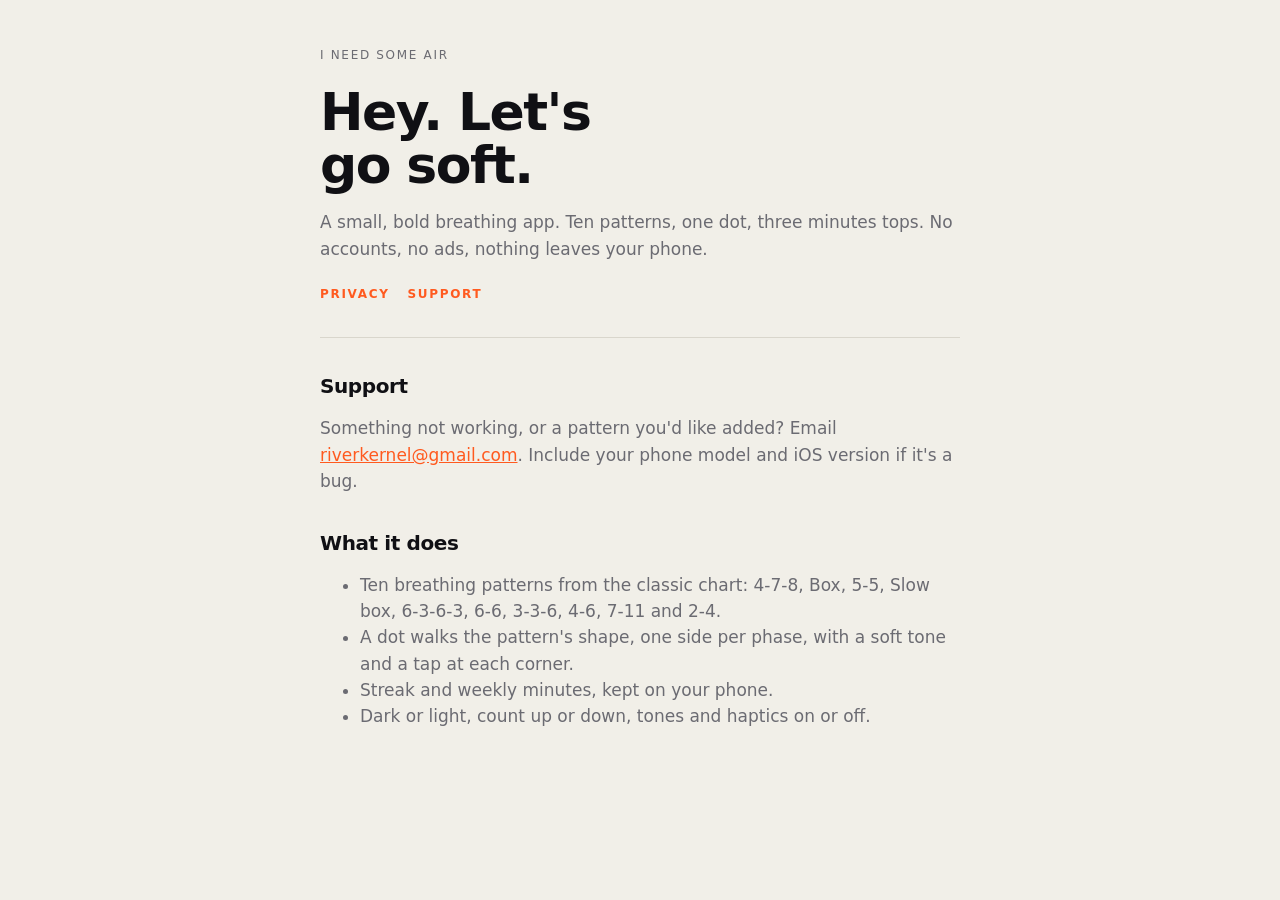
==== index.html @ dea241fe "Support and privacy pages for I Need Some Air" ====
<!doctype html><html lang="en"><head><meta charset="utf-8"><meta name="viewport" content="width=device-width,initial-scale=1"><title>Some Air — support</title><link rel="stylesheet" href="style.css"></head><body><main>
<div class="eyebrow">I Need Some Air</div>
<h1>Hey. Let's<br>go soft.</h1>
<p>A small, bold breathing app. Ten patterns, one dot, three minutes tops. No accounts, no ads, nothing leaves your phone.</p>
<nav><a href="privacy.html">Privacy</a><a href="mailto:riverkernel@gmail.com">Support</a></nav>
<hr>
<h2>Support</h2>
<p>Something not working, or a pattern you'd like added? Email <a href="mailto:riverkernel@gmail.com">riverkernel@gmail.com</a>. Include your phone model and iOS version if it's a bug.</p>
<h2>What it does</h2>
<ul>
<li>Ten breathing patterns from the classic chart: 4‑7‑8, Box, 5‑5, Slow box, 6‑3‑6‑3, 6‑6, 3‑3‑6, 4‑6, 7‑11 and 2‑4.</li>
<li>A dot walks the pattern's shape, one side per phase, with a soft tone and a tap at each corner.</li>
<li>Streak and weekly minutes, kept on your phone.</li>
<li>Dark or light, count up or down, tones and haptics on or off.</li>
</ul>
</main></body></html>
---- style.css ----
:root{--bg:#0B0B0F;--fg:#F2F2EC;--mu:#8B8B94;--ac:#D8FF3D;--soft:#26262E}
@media (prefers-color-scheme: light){:root{--bg:#F1EFE8;--fg:#101014;--mu:#6B6B72;--ac:#FF5A1F;--soft:#D9D6CC}}
*{box-sizing:border-box}body{margin:0;background:var(--bg);color:var(--fg);font:17px/1.55 "Space Grotesk",system-ui,-apple-system,sans-serif;padding:48px 22px 80px}
main{max-width:640px;margin:0 auto}h1{font:800 clamp(34px,8vw,52px)/1.02 "Unbounded",system-ui,sans-serif;letter-spacing:-.03em;margin:0 0 12px}
h2{font:700 20px/1.2 "Unbounded",system-ui,sans-serif;letter-spacing:-.02em;margin:36px 0 8px}
.eyebrow{font:500 12px/1.2 "Space Grotesk",system-ui,sans-serif;letter-spacing:.14em;text-transform:uppercase;color:var(--mu);margin-bottom:24px}
p,li{color:var(--mu)}strong{color:var(--fg)}a{color:var(--ac)}hr{border:0;border-top:1px solid var(--soft);margin:32px 0}
nav a{display:inline-block;margin-right:18px;font:600 12px/1.2 "Space Grotesk",system-ui,sans-serif;letter-spacing:.14em;text-transform:uppercase;text-decoration:none}
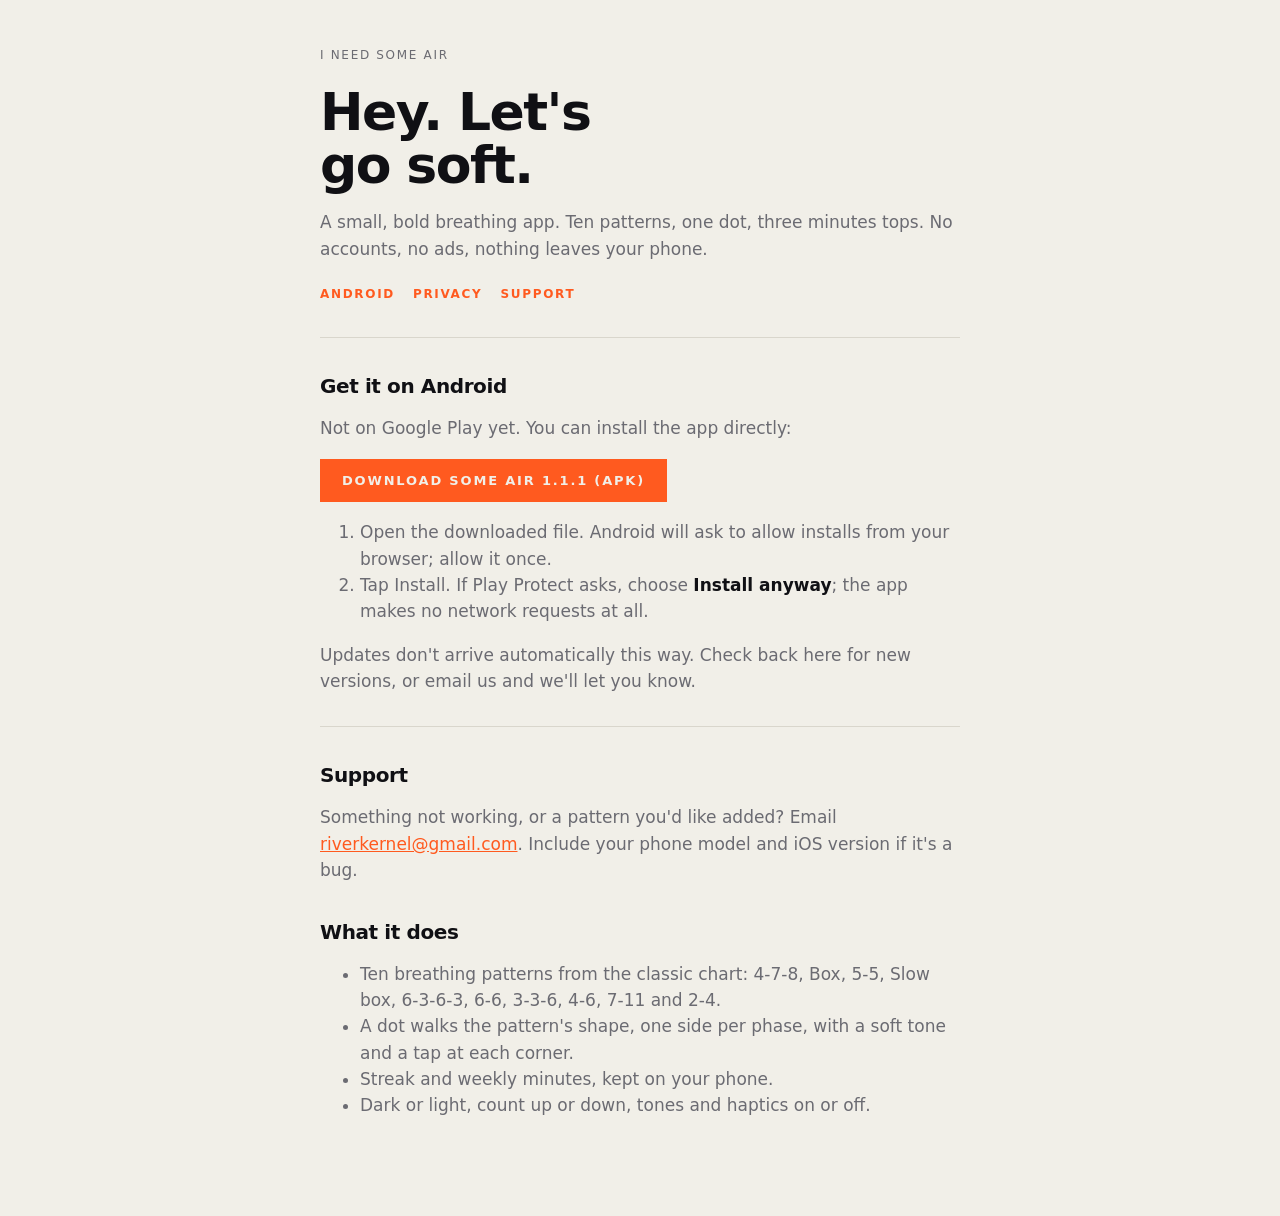
==== commit 8175027a: "Android sideload download for 1.1.1" ====
--- a/index.html
+++ b/index.html
@@ -2,7 +2,16 @@
 <div class="eyebrow">I Need Some Air</div>
 <h1>Hey. Let's<br>go soft.</h1>
 <p>A small, bold breathing app. Ten patterns, one dot, three minutes tops. No accounts, no ads, nothing leaves your phone.</p>
-<nav><a href="privacy.html">Privacy</a><a href="mailto:riverkernel@gmail.com">Support</a></nav>
+<nav><a href="#android">Android</a><a href="privacy.html">Privacy</a><a href="mailto:riverkernel@gmail.com">Support</a></nav>
+<hr>
+<h2 id="android">Get it on Android</h2>
+<p>Not on Google Play yet. You can install the app directly:</p>
+<p><a class="btn" href="downloads/some-air-1.1.1.apk" download>Download Some Air 1.1.1 (APK)</a></p>
+<ol>
+<li>Open the downloaded file. Android will ask to allow installs from your browser; allow it once.</li>
+<li>Tap Install. If Play Protect asks, choose <strong>Install anyway</strong>; the app makes no network requests at all.</li>
+</ol>
+<p>Updates don't arrive automatically this way. Check back here for new versions, or email us and we'll let you know.</p>
 <hr>
 <h2>Support</h2>
 <p>Something not working, or a pattern you'd like added? Email <a href="mailto:riverkernel@gmail.com">riverkernel@gmail.com</a>. Include your phone model and iOS version if it's a bug.</p>
--- a/style.css
+++ b/style.css
@@ -6,3 +6,5 @@
 .eyebrow{font:500 12px/1.2 "Space Grotesk",system-ui,sans-serif;letter-spacing:.14em;text-transform:uppercase;color:var(--mu);margin-bottom:24px}
 p,li{color:var(--mu)}strong{color:var(--fg)}a{color:var(--ac)}hr{border:0;border-top:1px solid var(--soft);margin:32px 0}
 nav a{display:inline-block;margin-right:18px;font:600 12px/1.2 "Space Grotesk",system-ui,sans-serif;letter-spacing:.14em;text-transform:uppercase;text-decoration:none}
+
+.btn{display:inline-block;padding:14px 22px;background:var(--ac);color:var(--bg)!important;font:700 13px/1.2 "Space Grotesk",system-ui,sans-serif;letter-spacing:.14em;text-transform:uppercase;text-decoration:none}
